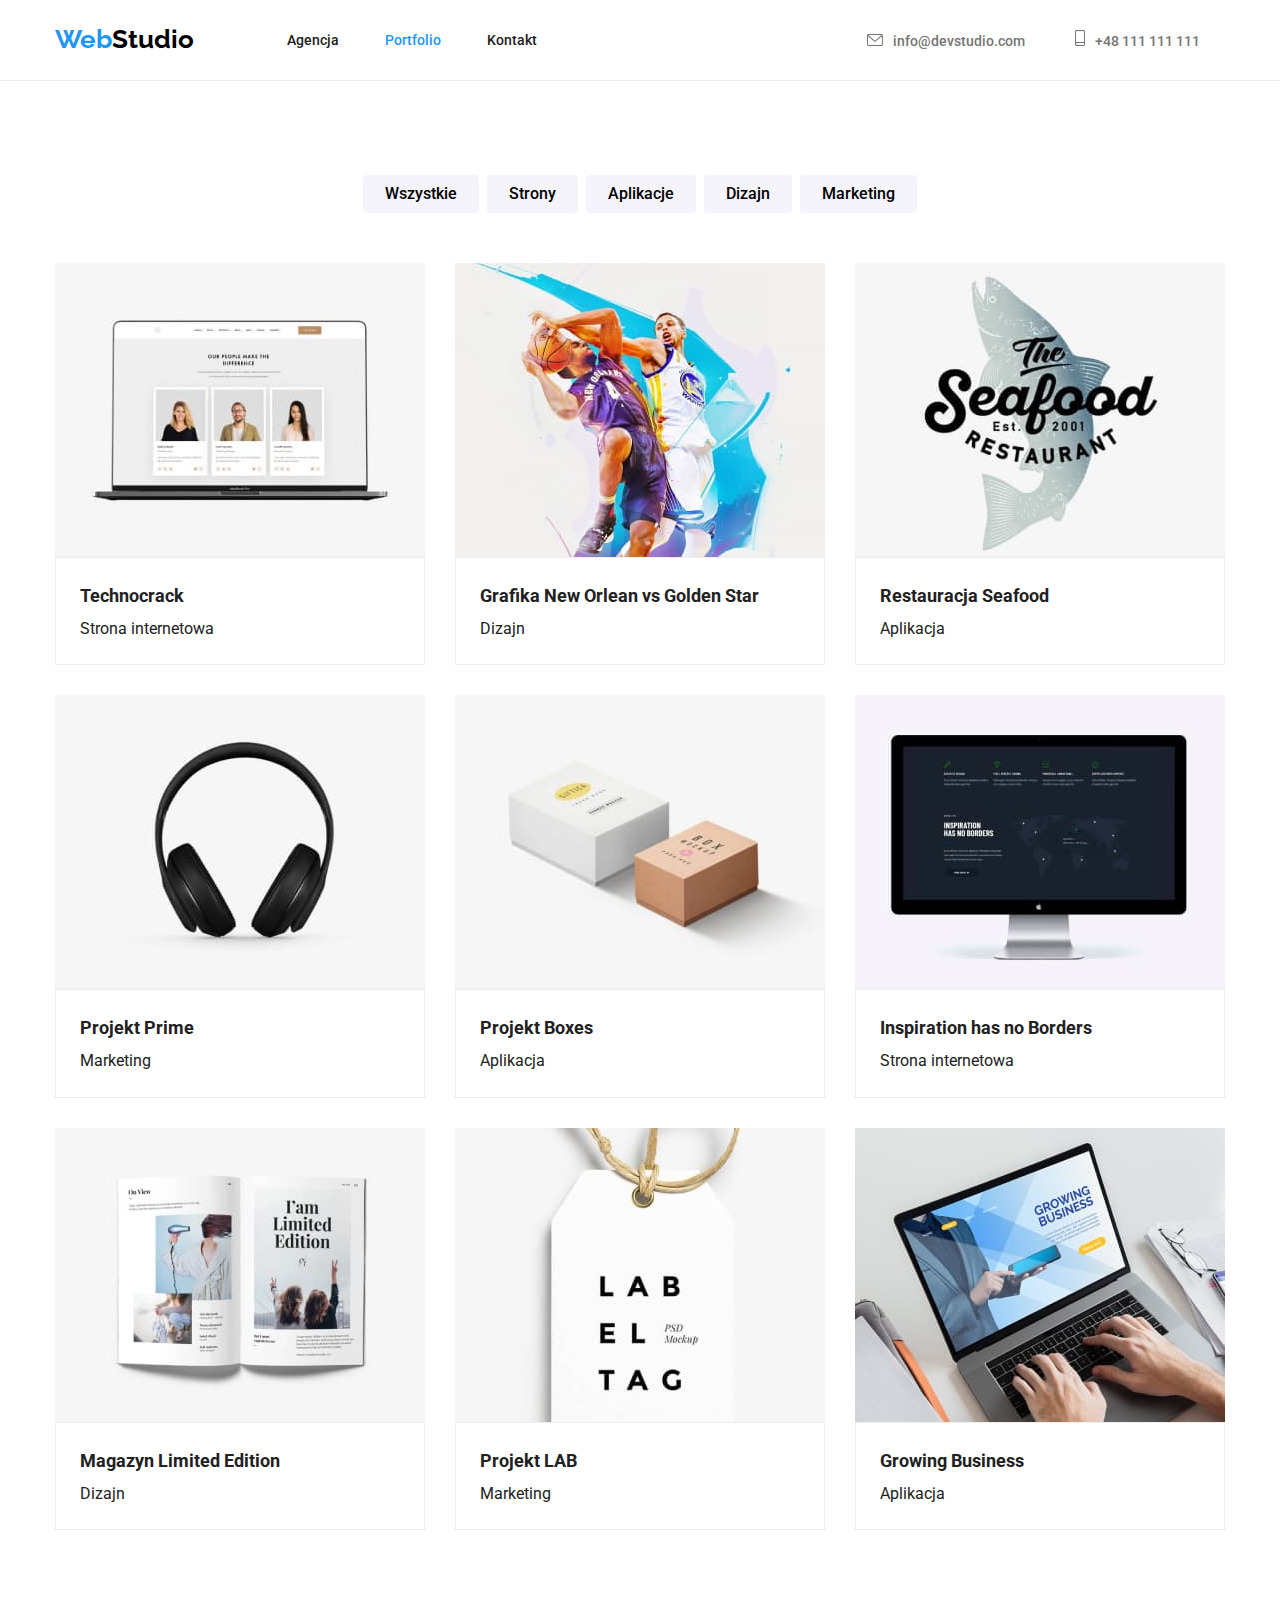
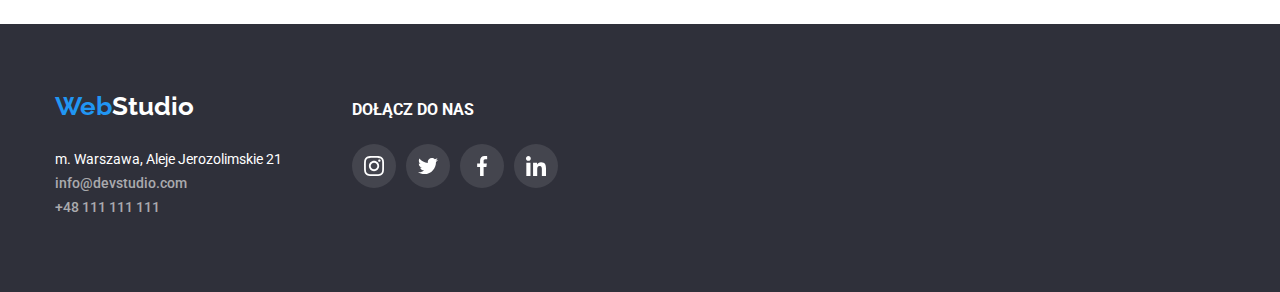
==== portfolio.html @ 350a31b1 "start -coding" ====
<!DOCTYPE html>
<html lang="en">
  <head>
    <meta charset="UTF-8" />
    <meta http-equiv="X-UA-Compatible" content="IE=edge" />
    <meta name="viewport" content="width=device-width, initial-scale=1.0" />
    <title>Zadanie domowe4portfolio</title>
    <link
      rel="stylesheet"
      href="https://cdnjs.cloudflare.com/ajax/libs/modern-normalize/1.1.0/modern-normalize.min.css"
    />
    <link rel="stylesheet" href="./css/styles.css" />
    <link rel="preconnect" href="https://fonts.googleapis.com" />
    <link rel="preconnect" href="https://fonts.gstatic.com" crossorigin />
    <link
      href="https://fonts.googleapis.com/css2?family=Raleway:wght@700&family=Roboto:wght@400;500;700;900&display=swap"
      rel="stylesheet"
    />
  </head>
  <body>
    <header class="header">
      <div class="container">
        <nav class="navi">
          <a class="link-general" href="index.html"><span class="logo">Web</span>Studio</a>
          <ul class="navi-links">
            <li><a class="link" href="index.html">Agencja</a></li>
            <li><a class="link tablink" href="portfolio.html">Portfolio</a></li>
            <li><a class="link" href="#">Kontakt</a></li>
          </ul>
        </nav>
        <ul class="contact">
          <li>
            <a class="link contact-link" href="mailto:info@devstudio.com">
              <span>
                <svg class="icon contact-icon" width="16" height="12">
                  <use href="./images/icons.svg#icon-envelope"></use>
                </svg>
              </span>
              info@devstudio.com
            </a>
          </li>
          <li>
            <a class="link contact-link" href="tel:+48111111111"
              ><span>
                <svg class="icon contact-icon" width="10" height="16">
                  <use href="./images/icons.svg#icon-smartphone"></use>
                </svg> </span
              >+48 111 111 111</a
            >
          </li>
        </ul>
      </div>
    </header>
    <main>
      <section class="section portfolio">
        <div class="container">
          <ul>
            <li class="filter-buttons">
              <button class="button" type="button">Wszystkie</button>
              <button class="button" type="button">Strony</button>
              <button class="button" type="button">Aplikacje</button>
              <button class="button" type="button">Dizajn</button>
              <button class="button" type="button">Marketing</button>
            </li>
          </ul>
          <ul class="creations">
            <li class="nth-creation">
              <a class="webside" href="#">
                <figure class="figure">
                  <img src=images/img01-patternwbs.jpg alt="specjalistyczna strona internetowa"
                  width="370" height="294" />
                  <figcaption class="figcaption">
                    <h4 class="name-of-project">Technocrack</h4>
                    <p class="kind-of-project">Strona internetowa</p>
                  </figcaption>
                </figure>
              </a>
            </li>
            <li class="nth-creation">
              <a class="design" href="#">
              <figure class="figure">
                <img
                  src="images/img02-patterndesign.jpg"
                  alt="grafika sportowa"
                  width="370"
                  height="294"
                />
                <figcaption class="figcaption">
                  <h4 class="name-of-project">Grafika New Orlean vs Golden Star</h4>
                  <p class="kind-of-project">Dizajn</p>
                </figcaption>
              </figure>
              </a>
            </li>
            <li class="nth-creation">
              <a class="app" href="#">
              <figure class="figure">
                <img
                  src="images/img03seafoodapp.jpg"
                  alt="aplikacja dla restauracji"
                  width="370"
                  height="294"
                />
                <figcaption class="figcaption">
                  <h4 class="name-of-project">Restauracja Seafood</h4>
                  <p class="kind-of-project">Aplikacja</p>
                </figcaption>
              </figure>
              </a>
            </li>
            <li class="nth-creation">
              <a class="marketing" href="#">
              <figure class="figure">
                <img
                  src="images/img04headphonesmktg.jpg"
                  alt="marketing telfoniczny"
                  width="370"
                  height="294"
                />
                <figcaption class="figcaption">
                  <h4 class="name-of-project">Projekt Prime</h4>
                  <p class="kind-of-project">Marketing</p>
                </figcaption>
              </figure>
              </a>
            </li>
            <li class="nth-creation">
              <a class="app" href="#">
              <figure class="figure">
                <img
                  src="images/img05boxesapp.jpg"
                  alt="aplikacja dla usługodawców"
                  width="370"
                  height="294"
                />
                <figcaption class="figcaption">
                  <h4 class="name-of-project">Projekt Boxes</h4>
                  <p class="kind-of-project">Aplikacja</p>
                </figcaption>
              </figure>
              </a>
            </li>
            <li class="nth-creation">
              <a class="webside" href="#">
              <figure class="figure">
                <img
                  src="images/img06monitorwbs.jpg"
                  alt="strona internetowe dla biznesu"
                  width="370"
                  height="294"
                />
                <figcaption class="figcaption">
                  <h4 class="name-of-project">Inspiration has no Borders</h4>
                  <p class="kind-of-project">Strona internetowa</p>
                </figcaption>
              </figure>
              </a>
            </li>
            <li class="nth-creation">
              <a class="design" href="#">
              <figure class="figure">
                <img
                  src="images/img07bookdesign.jpg"
                  alt="oprawa graficzna wydawnictw"
                  width="370"
                  height="294"
                />
                <figcaption class="figcaption">
                  <h4 class="name-of-project">Magazyn Limited Edition</h4>
                  <p class="kind-of-project">Dizajn</p>
                </figcaption>
              </figure>
              </a>
            </li>
            <li class="nth-creation">
              <a class="marketing" href="#">
              <figure class="figure">
                <img
                  src="images/img08projektmktg.jpg"
                  alt="materiały reklamowe"
                  width="370"
                  height="294"
                />
                <figcaption class="figcaption">
                  <h4 class="name-of-project">Projekt LAB</h4>
                  <p class="kind-of-project">Marketing</p>
                </figcaption>
              </figure>
              </a>
            </li>
            <li class="nth-creation">
              <a class="app" href="#">
              <figure class="figure">
                <img
                  src="images/img09laptopapp.jpg"
                  alt="aplikacja dla biznesu"
                  width="370"
                  height="294"
                />
                <figcaption class="figcaption">
                  <h4 class="name-of-project">Growing Business</h4>
                  <p class="kind-of-project">Aplikacja</p>
                </figcaption>
              </figure>
              </a>
            </li>
          </ul>
        </div>
      </section>
    </main>
    <footer class="footer">
      <div class="container">
        <div class="ft-container">
          <h3>
            <a class="link-general" href="index.html"
              ><span class="logo">Web</span><span class="studio">Studio</span></a
            >
          </h3>
          <address class="address">
            <ul class="contact-links">
              <li>m. Warszawa, Aleje Jerozolimskie 21</li>
              <li>
                <a class="link" href="mailto:info@devstudio.com">info@devstudio.com</a>
              </li>
              <li>
                <a class="link" href="tel:+48111111111">+48 111 111 111</a>
              </li>
            </ul>
          </address>
        </div>
        <div class="social-container">
          <h3>DOŁĄCZ DO NAS</h3>
          <ul class="social-icons">
            <li>
              <a class="ft-social-link" href="#">
                <svg class="ft-sc-icon social">
                  <use href="./images/icons.svg#icon-instagram"></use>
                </svg>
              </a>
            </li>
            <li>
              <a class="ft-social-link" href="#">
                <svg class="ft-sc-icon social">
                  <use href="./images/icons.svg#icon-twitter"></use>
                </svg>
              </a>
            </li>
            <li>
              <a class="ft-social-link" href="#">
                <svg class="ft-sc-icon social">
                  <use href="./images/icons.svg#icon-facebook"></use>
                </svg>
              </a>
            </li>
            <li>
              <a class="social-link ft-social-link" href="#">
                <svg class="ft-sc-icon social">
                  <use href="./images/icons.svg#icon-linkedin"></use>
                </svg>
              </a>
            </li>
          </ul>
        </div>
      </div>
    </footer>
  </body>
</html>
---- css/styles.css ----
/* * {
  margin:0;
} */
:root {
  --text-color: rgba(33, 33, 33, 1);
  --alt-text-color: rgba(117, 117, 117, 1);
  --active-link-color: rgba(33, 150, 243, 1);
  --addition-bg-color: rgba(47, 48, 58, 1);
  --footer-text-color: rgba(255, 255, 255, 1);
  --button-bg-color: rgba(245, 244, 250, 1);
  --ft-contact-color: rgba(255, 255, 255, 0.6);
  --icons-color: rgba(175, 177, 184, 1);
}
/* var(--icons-color) */
body {
  font-family: 'Roboto', sans-serif;
  color: var(--text-color);
  font-size: 14px;
}
li {
  list-style: none;
}
ul,
p,
figure,
h1,
h2,
h3,
h4 {
  padding: 0;
  margin: 0;
}
/* figure {
  margin: 0;
} */
/* .button {
  margin:0;
} */
.container {
  max-width: 1200px;
  /* technical borderline   */
  /* border: 1px solid red; */
  margin: 0 auto;
  display: flex;
  padding-left: 15px;
  padding-right: 15px;
}
.section {
  padding-top: 94px;
  padding-bottom: 94px;
}
svg {
  fill: currentColor;
}

.header {
  border-bottom: 1px solid rgba(236, 236, 236, 1);
}
.header .container {
  justify-content: space-between;
  /* justify-content: flex-start | flex-end | center | space-between | space-around | space-evenly */
  align-items: center;
  /* stretch | flex-start | flex-end | */
  height: 80px;
}
.navi {
  display: flex;
  /* background-color: blueviolet; */
  align-items: center;
  justify-content: space-around;
}

.navi-links {
  display: flex;
  padding: 23px;
  /* max-width: 254px; */
  /* margin: 0; */
  /* background-color: yellowgreen; */
}
.navi-links .link {
  margin: 23px;
}
.link {
  color: var(--text-color);
  text-decoration: none;
  line-height: 1.14;
  font-weight: 500;
  transition: color 250ms cubic-bezier(0.4, 0, 0.2, 1);
}
.link:hover,
.link:focus {
  color: var(--active-link-color);
}
.tablink {
  color: var(--active-link-color);
}
.link-general {
  text-decoration: none;
  font-family: 'Raleway', sans-serif;
  font-weight: 700;
  font-size: 26px;
  /* line-height: 1.19; */
  color: rgba(0, 0, 0, 1);
  margin-right: 47px;
}
.logo {
  color: var(--active-link-color);
}

.link-general:visited {
  color: transparent;
}
.contact,
.contact-link {
  display: flex;
  align-items: baseline;

  /* background-color: aquamarine; */
}
.contact .link {
  color: var(--alt-text-color);
  fill: var(--alt-text-color);
  margin: 25px;
  transition: color 250ms cubic-bezier(0.4, 0, 0.2, 1);
}
.contact-icon {
  margin-right: 10px;
  transition: fill 250ms cubic-bezier(0.4, 0, 0.2, 1);
  /* fill: var(--alt-text-color); */
  /* border: 1px dashed #2a2a2a; */
  /* fill: #2a2a2a; */
}

.contact .link:hover,
.contact .link:focus {
  color: var(--active-link-color);
}
.contact-icon:hover,
.contact-icon:focus {
  fill: var(--active-link-color);
}
/* eliminuje kursywe w adresie */
.address {
  font-style: normal;
}
.home-buttonfield .container {
  display: flex;
  flex-direction: column;
  justify-content: center;
  padding-top: 106px;
  padding-bottom: 106px;
  /* height: 600px; */
}
.home-buttonfield {
  background: var(--addition-bg-color);
  background-image: linear-gradient(0deg, rgba(47, 48, 58, 0.4) 0%, rgba(47, 48, 58, 0.4) 100%),
    url("../images/img_background.jpg");
  background-repeat: no-repeat;
  background-position: 50% 50%;
  max-width: 1600px;
  margin: 0 auto;
  /* background-size: 1600px; */
  /* border-radius: 0px; */
  /* height: 600px; */
}
.welcome {
  font-style: normal;
  font-weight: 900;
  font-size: 44px;
  line-height: 1.36;
  text-align: center;
  letter-spacing: 0.06em;
  text-transform: uppercase;
  color: var(--footer-text-color);
  max-width: 696px;
  margin-bottom: 30px;
  margin-left: auto;
  margin-right: auto;
}

.orderbutton {
  background-color: var(--active-link-color);
  color: var(--footer-text-color);
  box-shadow: 0px 4px 4px rgba(0, 0, 0, 0.15);
  border-radius: 4px;
  border: none;
  font-size: 16px;
  line-height: 1.88;
  cursor: pointer;
  font-weight: 700;
  font-family: 'Roboto';
  font-style: normal;
  margin: 0 auto;
  width: 200px;
  height: 50px;
}
.about {
  /* border: 1px solid r  ed; */
  display: flex;
  height: 100%;
  /* padding-top: 94px; */
}
.strengths {
  display: flex;
  align-items: center;
  justify-content: center;
  /* margin: auto; */
  width: 270px;
  height: 120px;
  background: var(--button-bg-color);
  border-radius: 4px;
}

.activity .container {
  display: flex;
  /* flex-direction: row | row-reverse | column | column-reverse; */
  flex-direction: column;
  /* margin: 94px auto; */
}
.activity {
  padding-top: 0;
}
.team {
  background-color: rgba(245, 244, 250, 1);
  /* padding: 94px; */
}
.team .container {
  display: flex;
  flex-direction: column;
}
.scope {
  display: flex;
  justify-content: space-between;
  /* margin:   0 auto; */

  /* height: 100%; */
}
/* .scope-element {
  padding: 15px;
} */

.sectionheader {
  font-size: 36px;
  font-weight: 700;
  letter-spacing: 0.03em;
  margin: 0 auto;
  padding-bottom: 50px;
}
.team-list {
  display: flex;
  justify-content: space-between;
}
.text-header {
  font-size: 14px;
  line-height: 1.71;
  padding-top: 30px;
}
.text {
  line-height: 1.71;
  color: var(--alt-text-color);
}
.teamlabel {
  font-size: 16px;
  line-height: 1.875;
  text-align: center;
  padding: 30px;
  background-color: var(--footer-text-color);
}
.silhouette {
  margin: auto;
  display: flex;
  flex-flow: column;
  box-shadow: 0px 1px 3px rgba(0, 0, 0, 0.12), 0px 1px 1px rgba(0, 0, 0, 0.14),
    0px 2px 1px rgba(0, 0, 0, 0.2);
  border-radius: 0px 0px 4px 4px;
}
.name-coworker {
  font-weight: 500;
}
.profession {
  color: var(--alt-text-color);
}
.social-icons {
  display: flex;
  justify-content: space-between;
  padding-top: 20px;
}
.social-link {
  display: flex;
  align-items: center;
  justify-content: center;
  background-color: var(--footer-text-color);
  border-radius: 50%;
}
.social {
  fill: var(--icons-color);
  width: 44px;
  height: 44px;
  border-radius: 50%;
  transition: fill 250ms cubic-bezier(0.4, 0, 0.2, 1);
  transition: background-color 250ms cubic-bezier(0.4, 0, 0.2, 1);
  /* border: 2px dashed #2a2a2a; */

  /* fill: #2a2a2a */
}
.social:hover,
.social:active,
.social:focus {
  fill: var(--footer-text-color);
  background-color: var(--active-link-color);
}
.clients .container {
  display: flex;
  flex-direction: column;
}
.client-logos {
  display: flex;
  justify-content: space-between;
}
.client-logo {
  fill: var(--icons-color);
  width: 170px;
  height: 92px;
  padding: 15px 31px;
  border: 1px solid var(--icons-color);
  border-radius: 4px;
  transition: fill 250ms cubic-bezier(0.4, 0, 0.2, 1);
  transition: border 250ms cubic-bezier(0.4, 0, 0.2, 1);
}
.client-logo:hover,
.client-logo:active,
.client-logo:focus {
  fill: var(--active-link-color);
  border: 1px solid var(--active-link-color);
}
.filter-buttons {
  display: flex;
  justify-content: center;
  /* padding-top: 100px; */
  padding-bottom: 50px;
}
.filter-buttons .button {
  font-family: 'Roboto';
  font-style: normal;
  border: none;
  background: var(--button-bg-color);
  border-radius: 4px;
  font-size: 16px;
  line-height: 1.63;
  cursor: pointer;
  font-weight: 500;
  padding: 6px 22px;
  margin: 0 4px;
  transition: color 250ms cubic-bezier(0.4, 0, 0.2, 1);
  transition: background-color 250ms cubic-bezier(0.4, 0, 0.2, 1);
  transition: box-shadow 250ms cubic-bezier(0.4, 0, 0.2, 1);
  
}

.filter-buttons .button:active,
.filter-buttons .button:focus,
.filter-buttons .button:hover {
  color: var(--footer-text-color);
  background-color: var(--active-link-color);
  box-shadow: 0px 3px 1px rgba(0, 0, 0, 0.1), 0px 1px 2px rgba(0, 0, 0, 0.08),
    0px 2px 2px rgba(0, 0, 0, 0.12);
  border-radius: 4px;
}
/* .portfolio {
  padding: 94px;
} */
.portfolio .container {
  display: flex;
  flex-direction: column;
}
.creations {
  display: flex;
  /* justify-content: space-between; */
  flex-wrap: wrap;
  gap: 30px;
  padding: 0;
}
.webside,
.design,
.app,
.marketing {
      color: var(--text-color);
      text-decoration: none;
}
/* .nth-creation { */
/* margin: 0 auto; */
/* border: 1px solid green; */
/* flex-basis: calc(100% / 3);} */
.figure {
  margin: auto;
  display: flex;
  flex-flow: column;
  /* flex-basis: calc(100% - 90px / 3); */
  /* padding-top: 15px;
  padding-bottom:15px; */
  /* border: 1px dotted yellow; */
  /* flex-direction:column; */
  /* border: 1px solid rgba(238, 238, 238, 1) */
}
.figure:hover,
.figure:active,
.figure:focus {
  box-shadow: 0px 1px 1px rgba(0, 0, 0, 0.12), 0px 4px 4px rgba(0, 0, 0, 0.06),
    1px 4px 6px rgba(0, 0, 0, 0.16);
}
.figcaption {
  padding: 20px 24px;
  border: 1px solid rgba(238, 238, 238, 1);
}
.name-of-project {
  font-size: 18px;
  line-height: 2;
}
.kind-of-project {
  font-size: 16px;
  line-height: 1.89;
}
.footer {
  color: var(--footer-text-color);
  line-height: 1.71;
  font-weight: 400;
  background: var(--addition-bg-color);
  /* height: 252px; */
}
.footer .container {
  /* height: 252px; */
  align-items: flex-start;
  padding-top: 60px;
  padding-bottom: 60px;
}
/* .ft-container .link-general{
  padding-bottom: 20px;
} */
.studio {
  color: var(--footer-text-color);
}
.address {
  padding-top: 20px;
}

.contact-links .link {
  color: var(--ft-contact-color);
  line-height: 1.71;
}
.contact-links .link:hover,
.contact-links .link:focus {
  color: var(--active-link-color);
}
.social-container {
  margin-top: 12px;
  margin-left: 70px;
  width: 206px;
  height: 136px;
}
.ft-social-link {
  display: flex;
  align-items: center;
  justify-content: center;
  /* background-color: linear-gradient(0deg, rgba(47, 48, 58, 0.4) 0%, rgba(47, 48, 58, 0.4) 100%); */
  background-color: rgba(255, 255, 255, 0.1);
  border-radius: 50%;
  /* fill: var(--footer-text-color) */
}
/* .social .icon {
  fill: var(--footer-text-color); 
} */
/* .social-icons {
  ill: var(--footer-text-color); }*/
.ft-sc-icon {
  fill: var(--footer-text-color);
}
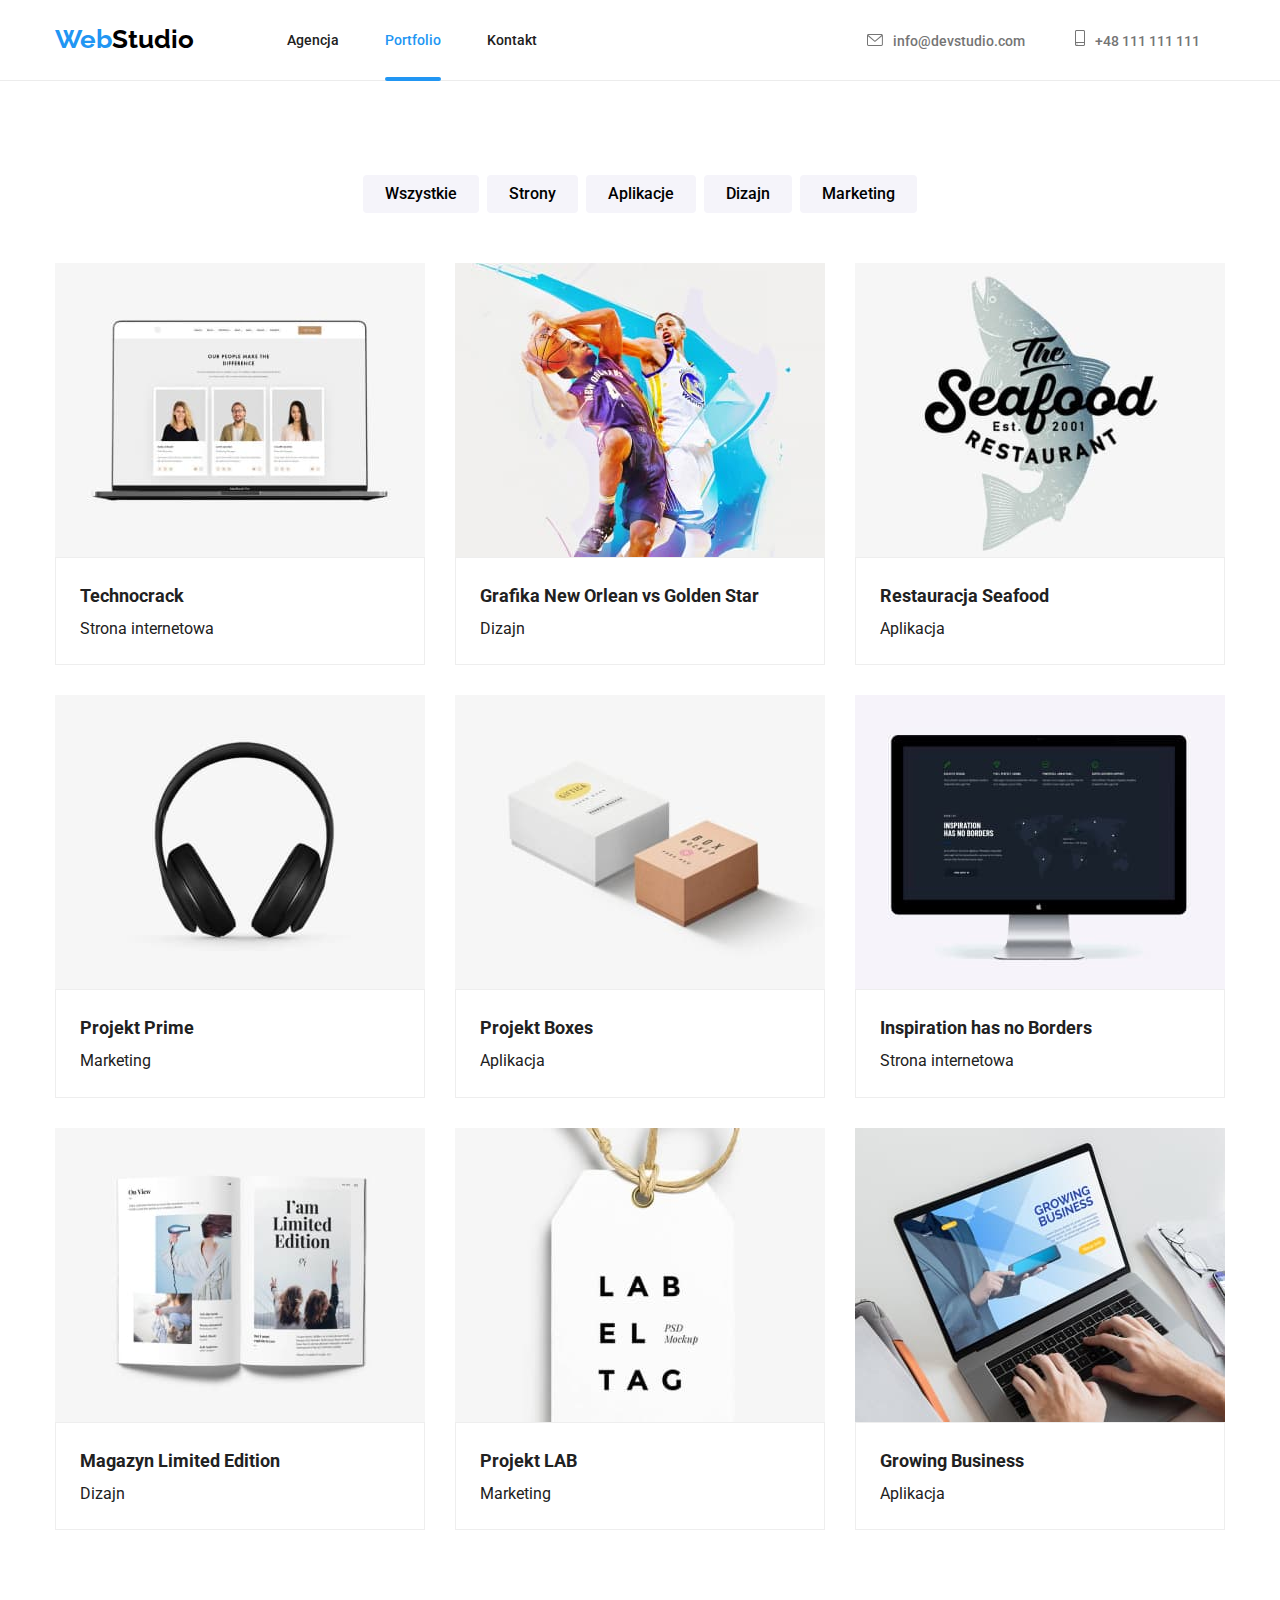
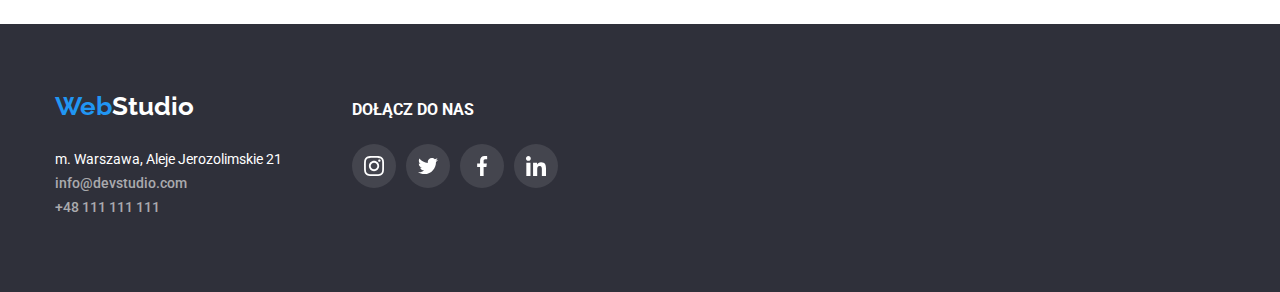
==== commit 4ee4279f: "tablink::after" ====
--- a/portfolio.html
+++ b/portfolio.html
@@ -4,7 +4,7 @@
     <meta charset="UTF-8" />
     <meta http-equiv="X-UA-Compatible" content="IE=edge" />
     <meta name="viewport" content="width=device-width, initial-scale=1.0" />
-    <title>Zadanie domowe4portfolio</title>
+    <title>Zadanie domowe5portfolio</title>
     <link
       rel="stylesheet"
       href="https://cdnjs.cloudflare.com/ajax/libs/modern-normalize/1.1.0/modern-normalize.min.css"
@@ -23,9 +23,21 @@
         <nav class="navi">
           <a class="link-general" href="index.html"><span class="logo">Web</span>Studio</a>
           <ul class="navi-links">
-            <li><a class="link" href="index.html">Agencja</a></li>
-            <li><a class="link tablink" href="portfolio.html">Portfolio</a></li>
-            <li><a class="link" href="#">Kontakt</a></li>
+            <li>
+              <div>
+                <a class="link" href="index.html">Agencja</a>
+              </div>
+            </li>
+            <li class="navi-links-element">
+              <div class="tablink-cont">
+                <a class="link tablink" href="portfolio.html">Portfolio</a>
+              </div>
+            </li>
+            <li>
+              <div>
+                <a class="link" href="#">Kontakt</a>
+              </div>
+            </li>
           </ul>
         </nav>
         <ul class="contact">
@@ -65,10 +77,17 @@
           </ul>
           <ul class="creations">
             <li class="nth-creation">
-              <a class="webside" href="#">
+              <a class="img-box webside" href="#">
                 <figure class="figure">
                   <img src=images/img01-patternwbs.jpg alt="specjalistyczna strona internetowa"
                   width="370" height="294" />
+                  <div class="description">
+                    <p>
+                      Technocrack jest popularną platformą wykorzystywaną do rozpowszechniania
+                      koronawirusa. Firmy wykorzystują tę platformę do celów szpiegowskich i ataków
+                      na niezabezpieczone serwery konkurencji
+                    </p>
+                  </div>
                   <figcaption class="figcaption">
                     <h4 class="name-of-project">Technocrack</h4>
                     <p class="kind-of-project">Strona internetowa</p>
@@ -77,131 +96,180 @@
               </a>
             </li>
             <li class="nth-creation">
-              <a class="design" href="#">
-              <figure class="figure">
-                <img
-                  src="images/img02-patterndesign.jpg"
-                  alt="grafika sportowa"
-                  width="370"
-                  height="294"
-                />
-                <figcaption class="figcaption">
-                  <h4 class="name-of-project">Grafika New Orlean vs Golden Star</h4>
-                  <p class="kind-of-project">Dizajn</p>
-                </figcaption>
-              </figure>
-              </a>
-            </li>
-            <li class="nth-creation">
-              <a class="app" href="#">
-              <figure class="figure">
-                <img
-                  src="images/img03seafoodapp.jpg"
-                  alt="aplikacja dla restauracji"
-                  width="370"
-                  height="294"
-                />
-                <figcaption class="figcaption">
-                  <h4 class="name-of-project">Restauracja Seafood</h4>
-                  <p class="kind-of-project">Aplikacja</p>
-                </figcaption>
-              </figure>
-              </a>
-            </li>
-            <li class="nth-creation">
-              <a class="marketing" href="#">
-              <figure class="figure">
-                <img
-                  src="images/img04headphonesmktg.jpg"
-                  alt="marketing telfoniczny"
-                  width="370"
-                  height="294"
-                />
-                <figcaption class="figcaption">
-                  <h4 class="name-of-project">Projekt Prime</h4>
-                  <p class="kind-of-project">Marketing</p>
-                </figcaption>
-              </figure>
-              </a>
-            </li>
-            <li class="nth-creation">
-              <a class="app" href="#">
-              <figure class="figure">
-                <img
-                  src="images/img05boxesapp.jpg"
-                  alt="aplikacja dla usługodawców"
-                  width="370"
-                  height="294"
-                />
-                <figcaption class="figcaption">
-                  <h4 class="name-of-project">Projekt Boxes</h4>
-                  <p class="kind-of-project">Aplikacja</p>
-                </figcaption>
-              </figure>
-              </a>
-            </li>
-            <li class="nth-creation">
-              <a class="webside" href="#">
-              <figure class="figure">
-                <img
-                  src="images/img06monitorwbs.jpg"
-                  alt="strona internetowe dla biznesu"
-                  width="370"
-                  height="294"
-                />
-                <figcaption class="figcaption">
-                  <h4 class="name-of-project">Inspiration has no Borders</h4>
-                  <p class="kind-of-project">Strona internetowa</p>
-                </figcaption>
-              </figure>
-              </a>
-            </li>
-            <li class="nth-creation">
-              <a class="design" href="#">
-              <figure class="figure">
-                <img
-                  src="images/img07bookdesign.jpg"
-                  alt="oprawa graficzna wydawnictw"
-                  width="370"
-                  height="294"
-                />
-                <figcaption class="figcaption">
-                  <h4 class="name-of-project">Magazyn Limited Edition</h4>
-                  <p class="kind-of-project">Dizajn</p>
-                </figcaption>
-              </figure>
-              </a>
-            </li>
-            <li class="nth-creation">
-              <a class="marketing" href="#">
-              <figure class="figure">
-                <img
-                  src="images/img08projektmktg.jpg"
-                  alt="materiały reklamowe"
-                  width="370"
-                  height="294"
-                />
-                <figcaption class="figcaption">
-                  <h4 class="name-of-project">Projekt LAB</h4>
-                  <p class="kind-of-project">Marketing</p>
-                </figcaption>
-              </figure>
-              </a>
-            </li>
-            <li class="nth-creation">
-              <a class="app" href="#">
-              <figure class="figure">
-                <img
-                  src="images/img09laptopapp.jpg"
-                  alt="aplikacja dla biznesu"
-                  width="370"
-                  height="294"
-                />
-                <figcaption class="figcaption">
-                  <h4 class="name-of-project">Growing Business</h4>
-                  <p class="kind-of-project">Aplikacja</p>
-                </figcaption>
-              </figure>
+              <a class="img-box design" href="#">
+                <figure class="figure">
+                  <img
+                    src="images/img02-patterndesign.jpg"
+                    alt="grafika sportowa"
+                    width="370"
+                    height="294"
+                  />
+                  <div class="description">
+                    <p>
+                      Technocrack jest popularną platformą wykorzystywaną do rozpowszechniania
+                      koronawirusa. Firmy wykorzystują tę platformę do celów szpiegowskich i ataków
+                      na niezabezpieczone serwery konkurencji
+                    </p>
+                  </div>
+                  <figcaption class="figcaption">
+                    <h4 class="name-of-project">Grafika New Orlean vs Golden Star</h4>
+                    <p class="kind-of-project">Dizajn</p>
+                  </figcaption>
+                </figure>
+              </a>
+            </li>
+            <li class="nth-creation">
+              <a class="img-box app" href="#">
+                <figure class="figure">
+                  <img
+                    src="images/img03seafoodapp.jpg"
+                    alt="aplikacja dla restauracji"
+                    width="370"
+                    height="294"
+                  />
+                  <div class="description">
+                    <p>
+                      Technocrack jest popularną platformą wykorzystywaną do rozpowszechniania
+                      koronawirusa. Firmy wykorzystują tę platformę do celów szpiegowskich i ataków
+                      na niezabezpieczone serwery konkurencji
+                    </p></div>
+                  <figcaption class="figcaption">
+                    <h4 class="name-of-project">Restauracja Seafood</h4>
+                    <p class="kind-of-project">Aplikacja</p>
+                  </figcaption>
+                </figure>
+              </a>
+            </li>
+            <li class="nth-creation">
+              <a class="img-box marketing" href="#">
+                <figure class="figure">
+                  <img
+                    src="images/img04headphonesmktg.jpg"
+                    alt="marketing telfoniczny"
+                    width="370"
+                    height="294"
+                  />
+                  <div class="description">
+                    <p>
+                      Technocrack jest popularną platformą wykorzystywaną do rozpowszechniania
+                      koronawirusa. Firmy wykorzystują tę platformę do celów szpiegowskich i ataków
+                      na niezabezpieczone serwery konkurencji
+                    </p></div>
+                  <figcaption class="figcaption">
+                    <h4 class="name-of-project">Projekt Prime</h4>
+                    <p class="kind-of-project">Marketing</p>
+                  </figcaption>
+                </figure>
+              </a>
+            </li>
+            <li class="nth-creation">
+              <a class="img-box app" href="#">
+                <figure class="figure">
+                  <img
+                    src="images/img05boxesapp.jpg"
+                    alt="aplikacja dla usługodawców"
+                    width="370"
+                    height="294"
+                  />
+                  <div class="description">
+                    <p>
+                      Technocrack jest popularną platformą wykorzystywaną do rozpowszechniania
+                      koronawirusa. Firmy wykorzystują tę platformę do celów szpiegowskich i ataków
+                      na niezabezpieczone serwery konkurencji
+                    </p></div>
+                  <figcaption class="figcaption">
+                    <h4 class="name-of-project">Projekt Boxes</h4>
+                    <p class="kind-of-project">Aplikacja</p>
+                  </figcaption>
+                </figure>
+              </a>
+            </li>
+            <li class="nth-creation">
+              <a class="img-box webside" href="#">
+                <figure class="figure">
+                  <img
+                    src="images/img06monitorwbs.jpg"
+                    alt="strona internetowe dla biznesu"
+                    width="370"
+                    height="294"
+                  />
+                  <div class="description">
+                    <p>
+                      Technocrack jest popularną platformą wykorzystywaną do rozpowszechniania
+                      koronawirusa. Firmy wykorzystują tę platformę do celów szpiegowskich i ataków
+                      na niezabezpieczone serwery konkurencji
+                    </p></div>
+                  <figcaption class="figcaption">
+                    <h4 class="name-of-project">Inspiration has no Borders</h4>
+                    <p class="kind-of-project">Strona internetowa</p>
+                  </figcaption>
+                </figure>
+              </a>
+            </li>
+            <li class="nth-creation">
+              <a class="img-box design" href="#">
+                <figure class="figure">
+                  <img
+                    src="images/img07bookdesign.jpg"
+                    alt="oprawa graficzna wydawnictw"
+                    width="370"
+                    height="294"
+                  />
+                  <div class="description">
+                    <p>
+                      Technocrack jest popularną platformą wykorzystywaną do rozpowszechniania
+                      koronawirusa. Firmy wykorzystują tę platformę do celów szpiegowskich i ataków
+                      na niezabezpieczone serwery konkurencji
+                    </p></div>
+                  <figcaption class="figcaption">
+                    <h4 class="name-of-project">Magazyn Limited Edition</h4>
+                    <p class="kind-of-project">Dizajn</p>
+                  </figcaption>
+                </figure>
+              </a>
+            </li>
+            <li class="nth-creation">
+              <a class="img-box marketing" href="#">
+                <figure class="figure">
+                  <img
+                    src="images/img08projektmktg.jpg"
+                    alt="materiały reklamowe"
+                    width="370"
+                    height="294"
+                  />
+                  <div class="description">
+                    <p>
+                      Technocrack jest popularną platformą wykorzystywaną do rozpowszechniania
+                      koronawirusa. Firmy wykorzystują tę platformę do celów szpiegowskich i ataków
+                      na niezabezpieczone serwery konkurencji
+                    </p></div>
+                  <figcaption class="figcaption">
+                    <h4 class="name-of-project">Projekt LAB</h4>
+                    <p class="kind-of-project">Marketing</p>
+                  </figcaption>
+                </figure>
+              </a>
+            </li>
+            <li class="nth-creation">
+              <a class="img-box app" href="#">
+                <figure class="figure">
+                  <img
+                    src="images/img09laptopapp.jpg"
+                    alt="aplikacja dla biznesu"
+                    width="370"
+                    height="294"
+                  />
+                  <div class="description">
+                    <p>
+                      Technocrack jest popularną platformą wykorzystywaną do rozpowszechniania
+                      koronawirusa. Firmy wykorzystują tę platformę do celów szpiegowskich i ataków
+                      na niezabezpieczone serwery konkurencji
+                    </p></div>
+                  <figcaption class="figcaption">
+                    <h4 class="name-of-project">Growing Business</h4>
+                    <p class="kind-of-project">Aplikacja</p>
+                  </figcaption>
+                </figure>
               </a>
             </li>
           </ul>
--- a/css/styles.css
+++ b/css/styles.css
@@ -5,7 +5,9 @@
   --text-color: rgba(33, 33, 33, 1);
   --alt-text-color: rgba(117, 117, 117, 1);
   --active-link-color: rgba(33, 150, 243, 1);
+  --animation-bg-color:rgba(33, 150, 243, 0.9);
   --addition-bg-color: rgba(47, 48, 58, 1);
+  --signature-box-color:rgba(47, 48, 58, 0.8);
   --footer-text-color: rgba(255, 255, 255, 1);
   --button-bg-color: rgba(245, 244, 250, 1);
   --ft-contact-color: rgba(255, 255, 255, 0.6);
@@ -73,6 +75,7 @@
 .navi-links {
   display: flex;
   padding: 23px;
+  position: relative;
   /* max-width: 254px; */
   /* margin: 0; */
   /* background-color: yellowgreen; */
@@ -93,6 +96,26 @@
 }
 .tablink {
   color: var(--active-link-color);
+}
+.navi-links-element {
+  position: relative;
+ 
+}
+.tablink-cont::after {
+  position: absolute;
+  top: 28px;
+  content: "";
+  background-color: var(--active-link-color);
+  height: 4px;
+  border-radius: 2px;
+  margin-right: 23px;
+  margin-left: 23px;
+  display: block;
+  top: 45px;
+  left: 0;
+  width: 55%;
+  cursor: default;
+  pointer-events: none;
 }
 .link-general {
   text-decoration: none;
@@ -235,10 +258,28 @@
 
   /* height: 100%; */
 }
-/* .scope-element {
-  padding: 15px;
-} */
-
+.signed {
+  display: flex;
+  position: relative;
+}
+.signed > .signature-box {
+position: absolute;
+bottom: 0;
+}
+.signature-box {
+ width: 370px;
+  height: 70px;
+ background-color:var(--signature-box-color);
+ font-weight: 700;
+  font-size: 14px;
+  line-height: 16px;
+  text-align: center;
+  letter-spacing: 0.03em;
+  text-transform: uppercase;
+  color: var(--footer-text-color);
+  padding-top: 27px;
+ 
+}
 .sectionheader {
   font-size: 36px;
   font-weight: 700;
@@ -351,10 +392,10 @@
   font-weight: 500;
   padding: 6px 22px;
   margin: 0 4px;
-  transition: color 250ms cubic-bezier(0.4, 0, 0.2, 1);
-  transition: background-color 250ms cubic-bezier(0.4, 0, 0.2, 1);
+  transition: color 250ms cubic-bezier(0.4, 0, 0.2, 1), background-color 250ms cubic-bezier(0.4, 0, 0.2, 1), box-shadow 250ms cubic-bezier(0.4, 0, 0.2, 1);
+  /* transition: background-color 250ms cubic-bezier(0.4, 0, 0.2, 1);
   transition: box-shadow 250ms cubic-bezier(0.4, 0, 0.2, 1);
-  
+   */
 }
 
 .filter-buttons .button:active,
@@ -387,20 +428,44 @@
       color: var(--text-color);
       text-decoration: none;
 }
-/* .nth-creation { */
-/* margin: 0 auto; */
-/* border: 1px solid green; */
-/* flex-basis: calc(100% / 3);} */
+  /* .img-box {
+    position: relative;
+    overflow: hidden;
+  }  */
+
+
 .figure {
   margin: auto;
   display: flex;
   flex-flow: column;
+  position: relative;
+  overflow: hidden;
   /* flex-basis: calc(100% - 90px / 3); */
   /* padding-top: 15px;
   padding-bottom:15px; */
   /* border: 1px dotted yellow; */
   /* flex-direction:column; */
   /* border: 1px solid rgba(238, 238, 238, 1) */
+  transition: box-shadow 250ms cubic-bezier(0.4, 0, 0.2, 1);
+}
+.description {
+  position: absolute;
+  top: 0;
+  left: 0;
+  width: 370px;
+  height: 294px;
+  font-weight: 400;
+  font-size: 18px;
+  line-height: 28px;
+  letter-spacing: 0.03em;
+  padding-top: 49px;
+  padding-bottom: 49px;
+  padding-left: 24px;
+  padding-right: 45px;
+  color: var(--footer-text-color);
+  background-color: var(--animation-bg-color);
+  transform: translateY(100%);
+  transition: transform 250ms cubic-bezier(0.4, 0, 0.2, 1);
 }
 .figure:hover,
 .figure:active,
@@ -408,9 +473,15 @@
   box-shadow: 0px 1px 1px rgba(0, 0, 0, 0.12), 0px 4px 4px rgba(0, 0, 0, 0.06),
     1px 4px 6px rgba(0, 0, 0, 0.16);
 }
+.figure:hover .description {
+  transform: translateY(0);
+}
+
 .figcaption {
   padding: 20px 24px;
   border: 1px solid rgba(238, 238, 238, 1);
+  background-color: var(--footer-text-color);
+  z-index: 2;
 }
 .name-of-project {
   font-size: 18px;
@@ -446,6 +517,7 @@
 .contact-links .link {
   color: var(--ft-contact-color);
   line-height: 1.71;
+  transition: color 250ms cubic-bezier(0.4, 0, 0.2, 1),
 }
 .contact-links .link:hover,
 .contact-links .link:focus {
@@ -474,3 +546,44 @@
 .ft-sc-icon {
   fill: var(--footer-text-color);
 }
+/* =============backdrop============= */
+.backdrop {
+  position: fixed;
+  left: 0;
+  top: 0;
+  width: 100%;
+  height: 100%;
+  background-color: rgba(0, 0, 0, 0.2);
+}
+.modal {
+  position: absolute;
+  top: 50%;
+  left: 50%;
+  transform: translate(-50%,-50%);
+  width: 528px;
+  min-height: 581px;
+  background-color: var(--footer-text-color);
+  box-shadow: 0px 1px 3px rgba(0, 0, 0, 0.12), 0px 1px 1px rgba(0, 0, 0, 0.14), 0px 2px 1px rgba(0, 0, 0, 0.2);
+    border-radius: 4px;
+}
+.close-btn {
+  position: absolute;
+  top: 8px;
+  right: 8px;
+  width: 30px;
+  height: 30px;
+  background-color: var(--footer-text-color);
+  border: 1px solid rgba(0, 0, 0, 0.1);
+  border-radius: 50%;
+  cursor: pointer;
+  display: flex;
+  align-items: center;
+  justify-content: center;
+}
+.is-hidden {
+  opacity: 0;
+  visibility: hidden;
+  pointer-events: none;
+}
+
+/* =============end-backdrop============= */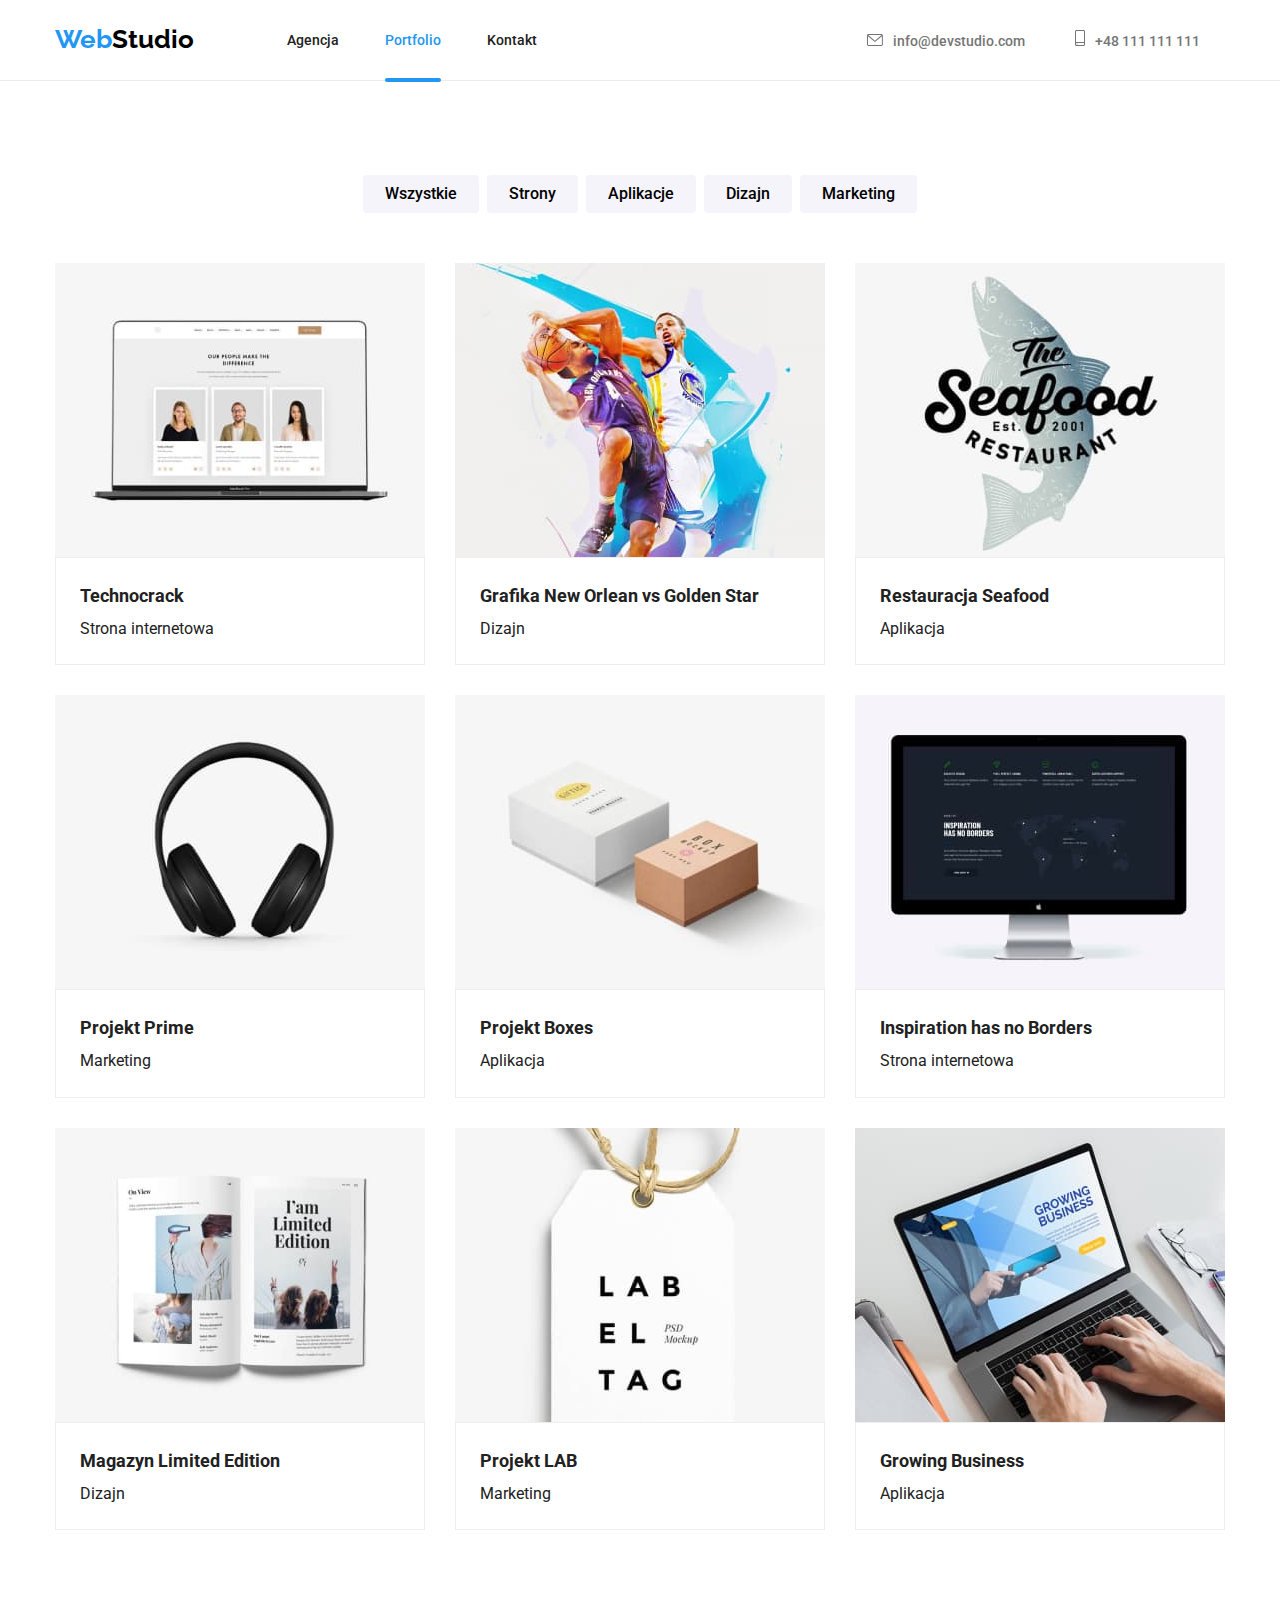
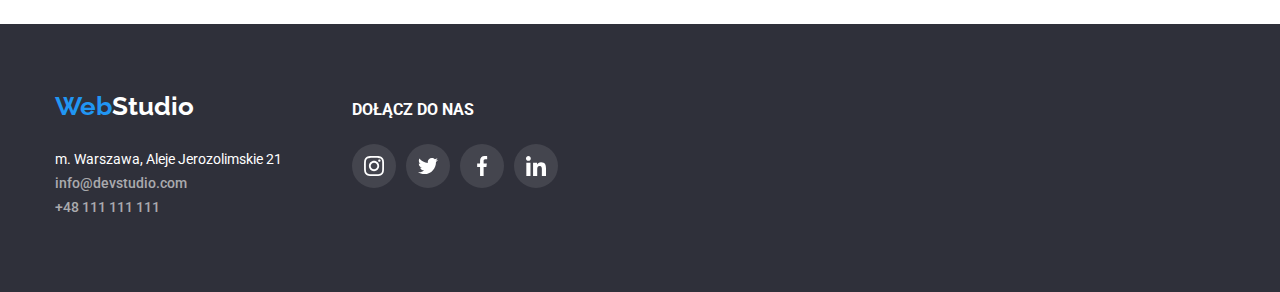
==== commit 4bdeeb8d: "tablink::after" ====
--- a/portfolio.html
+++ b/portfolio.html
@@ -24,19 +24,13 @@
           <a class="link-general" href="index.html"><span class="logo">Web</span>Studio</a>
           <ul class="navi-links">
             <li>
-              <div>
-                <a class="link" href="index.html">Agencja</a>
-              </div>
+              <a class="link" href="index.html">Agencja</a>
             </li>
             <li class="navi-links-element">
-              <div class="tablink-cont">
-                <a class="link tablink" href="portfolio.html">Portfolio</a>
-              </div>
-            </li>
-            <li>
-              <div>
-                <a class="link" href="#">Kontakt</a>
-              </div>
+              <a class="link tablink" href="portfolio.html">Portfolio</a>
+            </li>
+            <li>
+              <a class="link" href="#">Kontakt</a>
             </li>
           </ul>
         </nav>
@@ -132,7 +126,8 @@
                       Technocrack jest popularną platformą wykorzystywaną do rozpowszechniania
                       koronawirusa. Firmy wykorzystują tę platformę do celów szpiegowskich i ataków
                       na niezabezpieczone serwery konkurencji
-                    </p></div>
+                    </p>
+                  </div>
                   <figcaption class="figcaption">
                     <h4 class="name-of-project">Restauracja Seafood</h4>
                     <p class="kind-of-project">Aplikacja</p>
@@ -154,7 +149,8 @@
                       Technocrack jest popularną platformą wykorzystywaną do rozpowszechniania
                       koronawirusa. Firmy wykorzystują tę platformę do celów szpiegowskich i ataków
                       na niezabezpieczone serwery konkurencji
-                    </p></div>
+                    </p>
+                  </div>
                   <figcaption class="figcaption">
                     <h4 class="name-of-project">Projekt Prime</h4>
                     <p class="kind-of-project">Marketing</p>
@@ -176,7 +172,8 @@
                       Technocrack jest popularną platformą wykorzystywaną do rozpowszechniania
                       koronawirusa. Firmy wykorzystują tę platformę do celów szpiegowskich i ataków
                       na niezabezpieczone serwery konkurencji
-                    </p></div>
+                    </p>
+                  </div>
                   <figcaption class="figcaption">
                     <h4 class="name-of-project">Projekt Boxes</h4>
                     <p class="kind-of-project">Aplikacja</p>
@@ -198,7 +195,8 @@
                       Technocrack jest popularną platformą wykorzystywaną do rozpowszechniania
                       koronawirusa. Firmy wykorzystują tę platformę do celów szpiegowskich i ataków
                       na niezabezpieczone serwery konkurencji
-                    </p></div>
+                    </p>
+                  </div>
                   <figcaption class="figcaption">
                     <h4 class="name-of-project">Inspiration has no Borders</h4>
                     <p class="kind-of-project">Strona internetowa</p>
@@ -220,7 +218,8 @@
                       Technocrack jest popularną platformą wykorzystywaną do rozpowszechniania
                       koronawirusa. Firmy wykorzystują tę platformę do celów szpiegowskich i ataków
                       na niezabezpieczone serwery konkurencji
-                    </p></div>
+                    </p>
+                  </div>
                   <figcaption class="figcaption">
                     <h4 class="name-of-project">Magazyn Limited Edition</h4>
                     <p class="kind-of-project">Dizajn</p>
@@ -242,7 +241,8 @@
                       Technocrack jest popularną platformą wykorzystywaną do rozpowszechniania
                       koronawirusa. Firmy wykorzystują tę platformę do celów szpiegowskich i ataków
                       na niezabezpieczone serwery konkurencji
-                    </p></div>
+                    </p>
+                  </div>
                   <figcaption class="figcaption">
                     <h4 class="name-of-project">Projekt LAB</h4>
                     <p class="kind-of-project">Marketing</p>
@@ -264,7 +264,8 @@
                       Technocrack jest popularną platformą wykorzystywaną do rozpowszechniania
                       koronawirusa. Firmy wykorzystują tę platformę do celów szpiegowskich i ataków
                       na niezabezpieczone serwery konkurencji
-                    </p></div>
+                    </p>
+                  </div>
                   <figcaption class="figcaption">
                     <h4 class="name-of-project">Growing Business</h4>
                     <p class="kind-of-project">Aplikacja</p>
--- a/css/styles.css
+++ b/css/styles.css
@@ -96,24 +96,25 @@
 }
 .tablink {
   color: var(--active-link-color);
-}
-.navi-links-element {
   position: relative;
+}
+/* .navi-links-element {
+  position: relative;
+ } */
  
-}
-.tablink-cont::after {
+.tablink::after {
   position: absolute;
   top: 28px;
   content: "";
   background-color: var(--active-link-color);
   height: 4px;
   border-radius: 2px;
-  margin-right: 23px;
-  margin-left: 23px;
+  /* margin-right: 23px;
+  margin-left: 23px; */
   display: block;
-  top: 45px;
+  top: 46px;
   left: 0;
-  width: 55%;
+  width: 100%;
   cursor: default;
   pointer-events: none;
 }
@@ -481,7 +482,7 @@
   padding: 20px 24px;
   border: 1px solid rgba(238, 238, 238, 1);
   background-color: var(--footer-text-color);
-  z-index: 2;
+  z-index: 10;
 }
 .name-of-project {
   font-size: 18px;
@@ -554,18 +555,39 @@
   width: 100%;
   height: 100%;
   background-color: rgba(0, 0, 0, 0.2);
+  /* opacity: 0.2;
+  visibility: visible; */
+  transition: opacity 500ms, visilibity 500ms;
 }
 .modal {
   position: absolute;
   top: 50%;
-  left: 50%;
-  transform: translate(-50%,-50%);
+  left: 50%;  
+  /* transform: translate(-50%, -50%); */
   width: 528px;
   min-height: 581px;
   background-color: var(--footer-text-color);
   box-shadow: 0px 1px 3px rgba(0, 0, 0, 0.12), 0px 1px 1px rgba(0, 0, 0, 0.14), 0px 2px 1px rgba(0, 0, 0, 0.2);
-    border-radius: 4px;
-}
+  border-radius: 4px;
+  /* od mentora */
+  transform: translate(-50%, -50%) scale(1);
+  transition: transform 500ms;
+  /* animation: scaleModal 3000ms 1;
+}
+ @keyframes scaleModal {
+   0% {
+     transform: scale(0);
+   }
+
+   50% {
+     transform: scale(0.5);
+   }
+
+   100% {
+     transform: scale(1);
+   } */
+ }
+
 .close-btn {
   position: absolute;
   top: 8px;
@@ -585,5 +607,9 @@
   visibility: hidden;
   pointer-events: none;
 }
+/* od mentora */
+.is-hidden .modal {
+  transform: translate(-50%, -50%) scale(0);
+}
 
 /* =============end-backdrop============= */